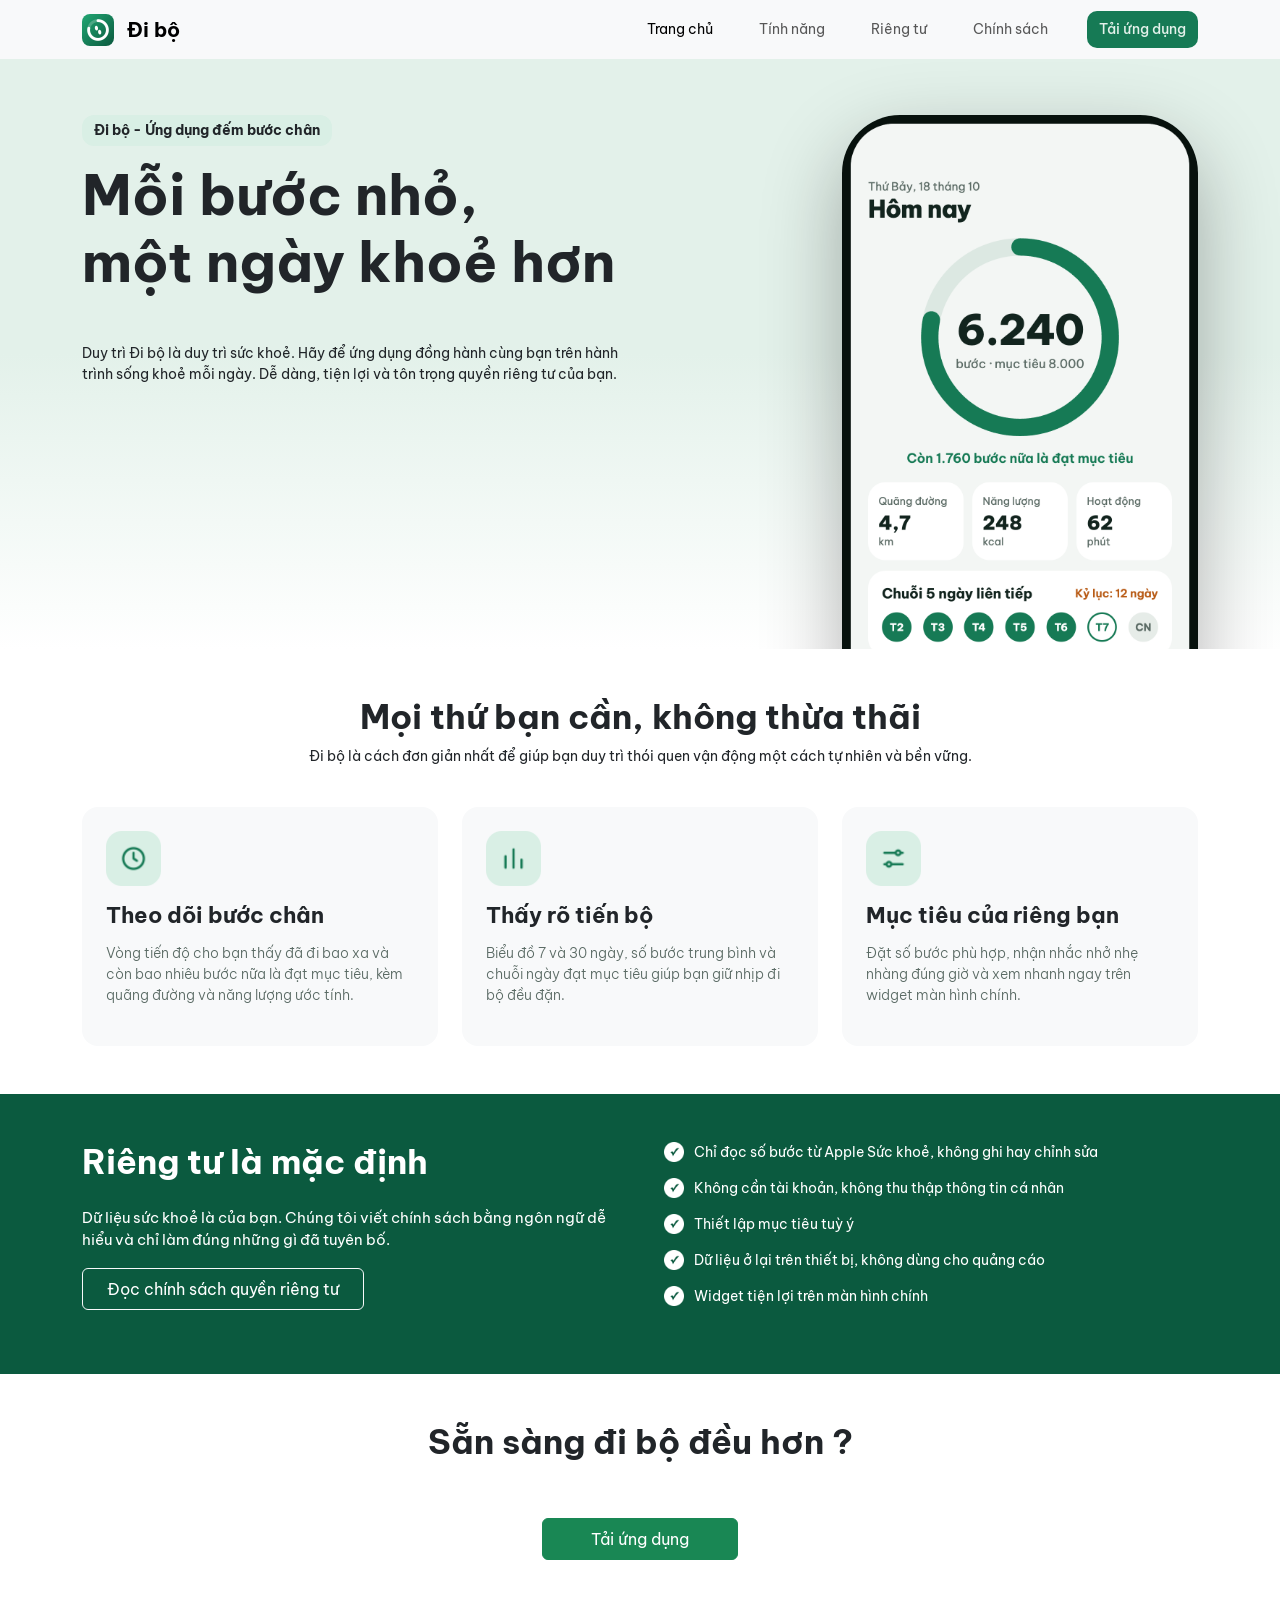
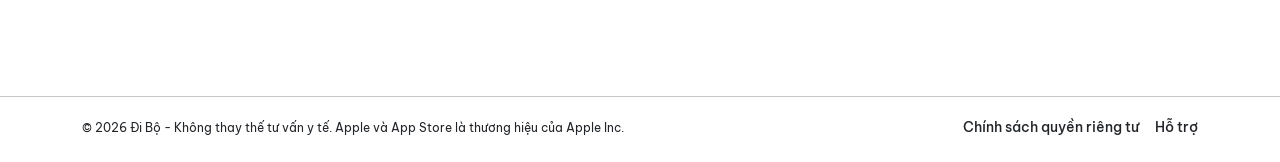
==== index.html @ 9059fb52 "publish website" ====
<!DOCTYPE html>
<html lang="en">

<head>
  <meta charset="UTF-8">
  <meta name="viewport" content="width=device-width, initial-scale=1.0">
  <title>Đi Bộ</title>
  <link rel="icon" type="image/x-icon" href="assets/images/dibo-logo.png">
  <link href="https://cdn.jsdelivr.net/npm/bootstrap@5.3.8/dist/css/bootstrap.min.css" rel="stylesheet"
    integrity="sha384-sRIl4kxILFvY47J16cr9ZwB07vP4J8+LH7qKQnuqkuIAvNWLzeN8tE5YBujZqJLB" crossorigin="anonymous" />
  <link href="assets/css/style.css" rel="stylesheet" type="text/css" />
  <link href="assets/css/responsive.css" rel="stylesheet" type="text/css" />

</head>

<body>
  <header>
    <nav class="navbar navbar-expand-lg bg-body-tertiary">
      <div class="container">
        <a class="navbar-brand" href="index.html" title="Trang chủ">
          <img src="assets/images/dibo-logo.png" class="img-fluid logo" alt="Trang chủ" />
          <span>Đi bộ</span>
        </a>
        <button class="navbar-toggler" type="button" data-bs-toggle="collapse" data-bs-target="#navbarSupportedContent"
          aria-controls="navbarSupportedContent" aria-expanded="false" aria-label="Toggle navigation">
          <span class="navbar-toggler-icon"></span>
        </button>
        <div class="collapse navbar-collapse" id="navbarSupportedContent">
          <ul class="navbar-nav ms-auto mb-2 mb-lg-0">
            <li class="nav-item">
              <a class="nav-link active" aria-current="page" href="index.html" title="Trang chủ">Trang chủ</a>
            </li>
            <li class="nav-item">
              <a class="nav-link" href="#app-utilities" title="Tính năng">Tính năng</a>
            </li>
            <li class="nav-item">
              <a class="nav-link" href="#intro-privacy" title="Riêng tư">Riêng tư</a>
            </li>
            <li class="nav-item">
              <a class="nav-link" href="privacy.html" title="Chính sách">Chính sách</a>
            </li>
          </ul>
          <div class="d-flex ms-3">
            <a href="#app-store-link" class="download-mobile-app">Tải ứng dụng</a>
          </div>
        </div>
      </div>
    </nav>
  </header>
  <main class="home-page">
    <section class="hero-banner position-relative">
      <div class="container">
        <div class="row g-0 g-md-4">
          <div class="col-12 col-lg-8">
            <p class="caption"><strong>Đi bộ - Ứng dụng đếm bước chân</strong></p>
            <h1 class="title">
              <span class="d-block">Mỗi bước nhỏ,</span>
              một ngày khoẻ hơn
            </h1>
            <p class="description">
              Duy trì Đi bộ là duy trì sức khoẻ. Hãy để ứng dụng đồng hành cùng bạn trên hành trình sống khoẻ mỗi ngày.
              Dễ dàng, tiện lợi và tôn trọng quyền riêng tư của bạn.
            </p>

          </div>
          <div class="col-12 col-lg-4">
            <div class="banner-image">
              <img src="assets/images/mobile-app-banner.png" class="img-fluid" />
            </div>
          </div>
        </div>
      </div>
    </section>
    <section class="app-utilities py-5" id="app-utilities">
      <div class="container">
        <div class="row">
          <div class="col-12 mb-4">
            <h2 class="section-title text-center">Mọi thứ bạn cần, không thừa thãi</h2>
            <p class="text-center">
              Đi bộ là cách đơn giản nhất để giúp bạn duy trì thói quen vận động một cách tự nhiên và bền vững.
            </p>
          </div>
        </div>
        <div class="row equal-height">
          <div class="col-12 col-lg-4">
            <div class="utility-item bg-light p-4 rounded-4">
              <div class="utility-icon mb-3">
                <img src="assets/images/follow-daily.png" height="55" class="img-fluid" alt="Follow daily" />
              </div>
              <h4 class="utility-title">Theo dõi bước chân</h4>
              <p class="utility-description">
                Vòng tiến độ cho bạn thấy đã đi bao xa và còn bao nhiêu bước nữa là đạt mục tiêu,
                kèm quãng đường và năng lượng ước tính.
              </p>
            </div>
          </div>
          <div class="col-12 col-lg-4">
            <div class="utility-item bg-light p-4 rounded-4">
              <div class="utility-icon mb-3">
                <img src="assets/images/in-progress.png" height="55" class="img-fluid" alt="Follow daily" />
              </div>
              <h4 class="utility-title">Thấy rõ tiến bộ</h4>
              <p class="utility-description">
                Biểu đồ 7 và 30 ngày, số bước trung bình và chuỗi ngày đạt mục tiêu giúp bạn giữ nhịp đi bộ đều đặn.
              </p>
            </div>
          </div>
          <div class="col-12 col-lg-4">
            <div class="utility-item bg-light p-4 rounded-4">
              <div class="utility-icon mb-3">
                <img src="assets/images/target-yourself.png" height="55" class="img-fluid" alt="Follow daily" />
              </div>
              <h4 class="utility-title">Mục tiêu của riêng bạn</h4>
              <p class="utility-description">
                Đặt số bước phù hợp, nhận nhắc nhở nhẹ nhàng đúng giờ và xem nhanh ngay trên widget màn hình chính.
              </p>
            </div>
          </div>
        </div>
      </div>
    </section>
    <section class="intro-privacy py-5" id="intro-privacy">
      <div class="container">
        <div class="row g-0 g-md-5">
          <div class="col-12 col-lg-6">
            <h2 class="section-title mb-4">
              Riêng tư là mặc định
            </h2>
            <p class="section-description">
              Dữ liệu sức khoẻ là của bạn. Chúng tôi viết chính sách bằng ngôn ngữ dễ hiểu và chỉ làm đúng những gì đã
              tuyên bố.
            </p>
            <p>
              <a href="privacy.html" class="privacy-policy-link text-white btn btn-outline-light py-2 px-4">
                Đọc chính sách quyền riêng tư
              </a>
            </p>
          </div>
          <div class="col-lg-6 col-12">
            <div class="app-check-list">
              <ul>
                <li>
                  Chỉ đọc số bước từ Apple Sức khoẻ, không ghi hay chỉnh sửa
                </li>
                <li>
                  Không cần tài khoản, không thu thập thông tin cá nhân
                </li>
                <li>
                  Thiết lập mục tiêu tuỳ ý
                </li>
                <li>
                  Dữ liệu ở lại trên thiết bị, không dùng cho quảng cáo
                </li>
                <li>
                  Widget tiện lợi trên màn hình chính
                </li>
              </ul>
            </div>
          </div>
        </div>
      </div>
    </section>
    <section class="download-app py-5" id="app-store-link">
      <div class="container">
        <div class="row">
          <div class="col-12">
            <h2 class="section-title text-center">Sẵn sàng đi bộ đều hơn ?</h2>
          </div>
        </div>
        <div class="row justify-content-center my-5">
          <div class="col-12 col-md-4 col-lg-3 text-center">
            <a href="#" class="download-app btn btn-success px-5 py-2">Tải ứng dụng</a>
          </div>
        </div>
      </div>
    </section>
  </main>
  <footer>
    <div class="footer-bottom py-4">
      <hr>
      <div class="container">
        <div class="row">
          <div class="col-12 col-md-6">
            <p class="mb-0 mt-1">
              <small>
                &copy; 2026 Đi Bộ - Không thay thế tư vấn y tế. Apple và App Store là thương hiệu của Apple Inc.
              </small>
            </p>
          </div>
          <div class="col-12 col-md-6">
            <div class="d-flex justify-content-end gap-3 mt-1">
              <p class="mb-0">
                <a href="privacy.html" class="privacy-policy-link text-dark">
                  <span>Chính sách quyền riêng tư</span>
                </a>
              </p>
              <p class="mb-0">
                <a href="mailto:dinhduytoan2207@gmail.com" class="privacy-policy-link text-dark">
                  <span>Hỗ trợ</span>
                </a>
              </p>
            </div>
          </div>
        </div>
      </div>
    </div>
  </footer>


  <script src="https://ajax.googleapis.com/ajax/libs/jquery/3.7.1/jquery.min.js"></script>
  <script src="https://cdn.jsdelivr.net/npm/@popperjs/core@2.11.8/dist/umd/popper.min.js"
    integrity="sha384-I7E8VVD/ismYTF4hNIPjVp/Zjvgyol6VFvRkX/vR+Vc4jQkC+hVqc2pM8ODewa9r"
    crossorigin="anonymous"></script>
  <script src="https://cdn.jsdelivr.net/npm/bootstrap@5.3.8/dist/js/bootstrap.min.js"
    integrity="sha384-G/EV+4j2dNv+tEPo3++6LCgdCROaejBqfUeNjuKAiuXbjrxilcCdDz6ZAVfHWe1Y"
    crossorigin="anonymous"></script>

  <script src="assets/js/app.js"></script>
</body>

</html>
---- assets/css/style.css ----
@font-face {
    font-family: "BeVietnamPro";
    src: url(../fonts/BeVietnamPro-Regular.ttf) format("truetype");
    font-weight: 400;
    font-style: normal;
}

@font-face {
    font-family: "BeVietnamPro-Medium";
    src: url(../fonts/BeVietnamPro-Medium.ttf) format("truetype");
    font-weight: 500;
    font-style: normal;
}

@font-face {
    font-family: "BeVietnamPro-Bold";
    src: url(../fonts/BeVietnamPro-Bold.ttf) format("truetype");
    font-weight: 600;
    font-style: normal;
}

@font-face {
    font-family: "BeVietnamPro-Light";
    src: url(../fonts/BeVietnamPro-Light.ttf) format("truetype");
    font-weight: 300;
    font-style: normal;
}


body {
    font-family: "BeVietnamPro";
    font-weight: 400;
    font-size: 14px;
}

strong {
    font-family: "BeVietnamPro-Bold";
}

button {
    font-size: 14px !important;
}

.logo {
    height: 32px;
    width: auto;
    border-radius: 8px;
}

.navbar-brand span {
    font-family: "BeVietnamPro-Bold";
    display: inline-block;
    vertical-align: middle;
    margin-left: 8px;
}

.navbar-nav li {
    margin: 0 15px;
}

.download-mobile-app {
    padding: 8px 12px;
    border-radius: 10px;
    background: #167A55;
    color: #e3f1ea !important;
    text-decoration: none;
    font-family: "BeVietnamPro-Medium";
    transition: all .3s ease;
}

.download-mobile-app:hover {
    color: #fff !important;
    background: #044c2f;
}

/* .home-page {} */

.home-page .hero-banner {
    background: linear-gradient(to bottom, #e3f1ea 50%, #fff);
    padding-top: 3.5rem;
    padding-bottom: 3.5rem;
    height: 590px;
    overflow-y: hidden;
}

.home-page .hero-banner .caption {
    font-family: "BeVietnamPro-Medium";
    padding: 5px 12px;
    background: #D9EFE5;
    border-radius: 12px;
    display: inline-block;
    margin-bottom: 15px;
}

.home-page .hero-banner .description {
    width: 75%;
}

.home-page .hero-banner .title {
    font-family: "BeVietnamPro-Bold";
    font-size: 56px;
    margin-bottom: 3rem;
}

.home-page .hero-banner .banner-image img {
    border-top-left-radius: 58px;
    border-top-right-radius: 58px;
    box-shadow: 0 30px 80px rgba(0, 0, 0, 0.3);
}

.home-page .section-title {
    font-size: 34px;
    font-family: "BeVietnamPro-Bold";
}

.home-page .section-description {
    font-size: 15px;
}

.home-page .app-utilities .utility-item .utility-icon img {
    height: 55px;
}

.home-page .app-utilities .utility-item .utility-title {
    font-size: 22px;
    font-family: "BeVietnamPro-Bold";
    margin-bottom: 15px;
}

.home-page .app-utilities .utility-item .utility-description {
    font-size: 14px;
    font-family: "BeVietnamPro-Light";
    color: #5b6b65;
}

.home-page .app-utilities .utility-item {
    transition: all .5s ease;
}

.home-page .app-utilities .utility-item:hover {
    box-shadow: 0 15px 30px rgba(0, 0, 0, 0.15);
}

.equal-height .col-12 {
    display: flex;
    flex: 1 1 0;
}

.intro-privacy {
    background: #0b5a3f;
    color: #ffffff;
}

.intro-privacy .privacy-policy-link:hover {
    background-color: transparent !important;
    text-decoration: underline;
}

.intro-privacy .app-check-list ul {
    list-style-type: none;
    padding: 0;
}

.intro-privacy .app-check-list ul li {
    margin-bottom: 15px;
    position: relative;
    padding-left: 30px;
}

.intro-privacy .app-check-list ul li::before {
    content: "";
    width: 20px;
    height: 20px;
    background: url(../images/checklist-icon.png) no-repeat;
    left: 0;
    top: 0;
    position: absolute;
    background-size: cover;
    background-position: center;
}

.privacy-page {
    background: linear-gradient(to bottom, #e3f1ea 20%, #fff 80%);
}

.hero-privacy .breadcrumb {
    text-align: left !important;
    padding-top: 30px;
    list-style-type: none;
    color: #5b6b65;
    font-size: 12px;
}

.hero-privacy h1 {
    margin-bottom: 0;
    padding-bottom: 0;
    font-family: "BeVietnamPro-Bold";
    font-size: 52px;
}

.hero-privacy .breadcrumb li {
    padding-right: 8px;
}

.hero-privacy .breadcrumb li a {
    text-decoration: none;
    color: #212529;
}

.hero-privacy .summary-privacy {
    width: 50%;
    padding: 10px;
    border-radius: 10px;
    background-color: #fff;
    border-left: 3px solid #0b5a3f;
    font-family: 14px;
    margin-bottom: 50px;
}

.privacy-page h2 {
    font-family: "BeVietnamPro-Bold";
    font-size: 26px;
    margin-top: 3rem;
    margin-bottom: 1.5rem;
}

.privacy-page p {
    font-family: "BeVietnamPro-Light";
    /* font-size: 15px; */
    line-height: 26px;
    margin-bottom: 1rem;
}

.privacy-page ul {
    margin-bottom: 1rem;
}

.privacy-page li {
    margin-bottom: 10px;
}

.sidebar-privacy {
    position: sticky;
    /* width: 20%; */
    top: 0;
}

.sidebar-privacy .list-group,
.accordion-body .list-group {
    margin-top: 15px;
}

.sidebar-privacy .list-group-item,
.accordion-body .list-group-item {
    padding-left: 0;
}

.sidebar-privacy .list-group-item,
.accordion-body .list-group-item {
    background-color: transparent !important;
    border: none;
    padding: 8px 10px;
    border-radius: 5px !important;
    font-family: "BeVietnamPro-Medium";
}

.sidebar-privacy .list-group-item a,
.accordion-body .list-group-item a {
    text-decoration: none;
    color: #3b4f48;
    display: block;
}

.sidebar-privacy .list-group-item.active,
.accordion-body .list-group-item.active {
    background-color: #D9EFE5 !important;

}

.sidebar-privacy .list-group-item.active a,
.accordion-body .list-group-item.active a {
    color: #0b5a3f !important;
}

.sidebar-privacy h4 {
    font-size: 16px;
    text-transform: uppercase;
    color: #5b6b65;
    font-family: "BeVietnamPro-Medium";
}


footer .footer-bottom a {
    text-decoration: none;
    font-family: "BeVietnamPro-Medium";
    color: #212529;
}

footer .footer-bottom a:hover {
    text-decoration: underline;
}

summary::-webkit-details-marker {
    display: none;
}

summary {
    list-style: none;
    cursor: pointer;
    display: flex;
    justify-content: space-between;
    align-items: center;
}

/* Xoay ngược mũi tên khi thẻ details ở trạng thái mở [open] */
details[open] summary::after {
    transform: rotate(-180deg) !important;
}

.accordion-button:not(.collapsed)::after {
    transform: none;
}
---- assets/css/responsive.css ----
@media (max-width: 576px) {
  body {
    font-size: 15px;
  }

  .home-page .hero-banner {
    height: 1040px;
  }

  .home-page .hero-banner .title {
    margin-bottom: 1rem;
  }

  .home-page .hero-banner .description {
    width: 100%;
    margin-bottom: 1rem;
  }

  .home-page .section-title {
    font-size: 30px;
  }

  .equal-height .col-12 {
    display: flex;
    flex: 0 0 auto !important
  }

  .utility-item {
    margin-bottom: 20px;
  }

  .hero-privacy .summary-privacy {
    width: 100%;
    margin-bottom: 10px;
  }

}

@media (max-width: 768px) {
  .equal-height .col-12 {
    display: flex;
    flex: 0 0 auto !important;
  }

  .utility-item {
    margin-bottom: 20px;
  }
}
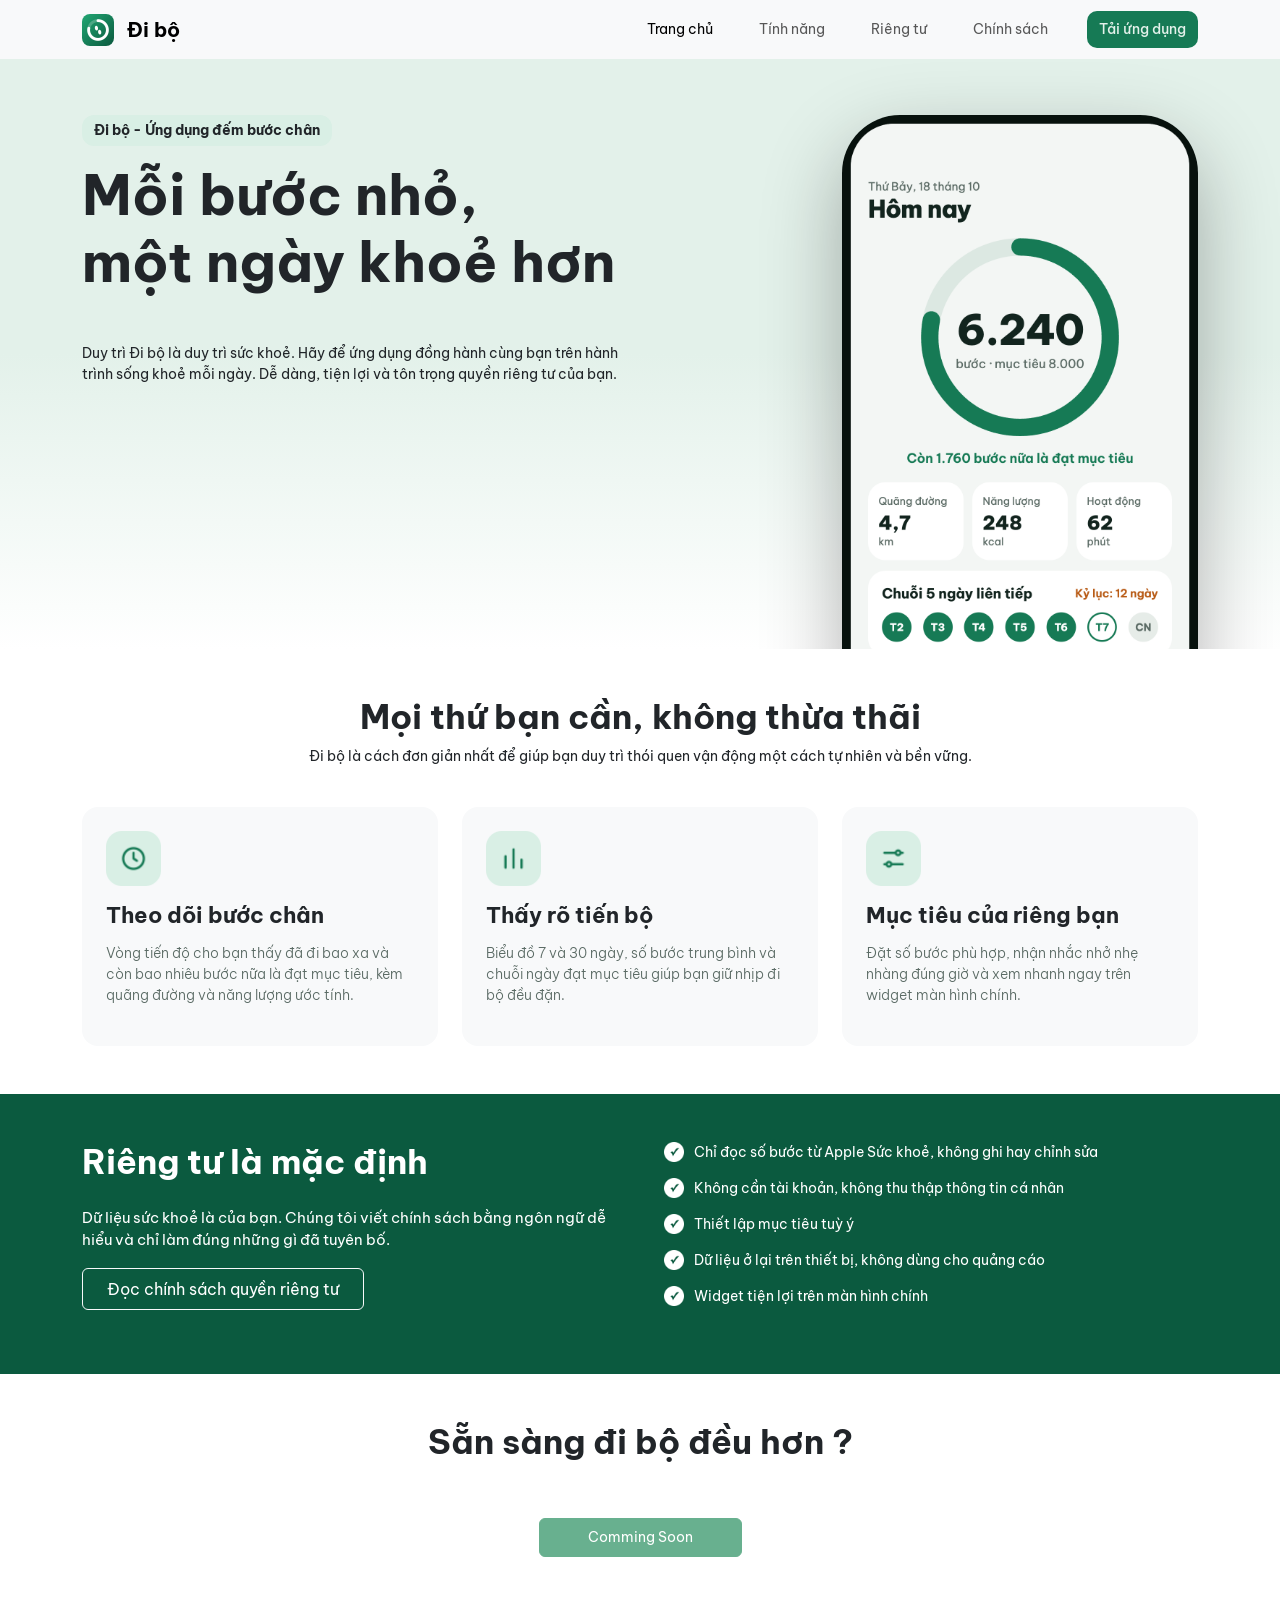
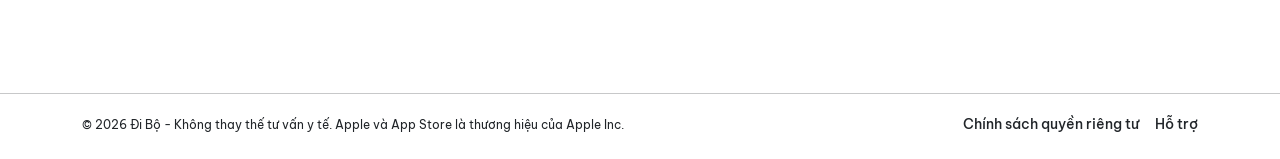
==== commit 7eb88d38: "disable download app" ====
--- a/index.html
+++ b/index.html
@@ -169,7 +169,8 @@
         </div>
         <div class="row justify-content-center my-5">
           <div class="col-12 col-md-4 col-lg-3 text-center">
-            <a href="#" class="download-app btn btn-success px-5 py-2">Tải ứng dụng</a>
+            <!-- <a href="#" class="download-app btn btn-success px-5 py-2">Tải ứng dụng</a> -->
+            <button class="download-app btn btn-success px-5 py-2" disabled>Comming Soon</button>
           </div>
         </div>
       </div>
